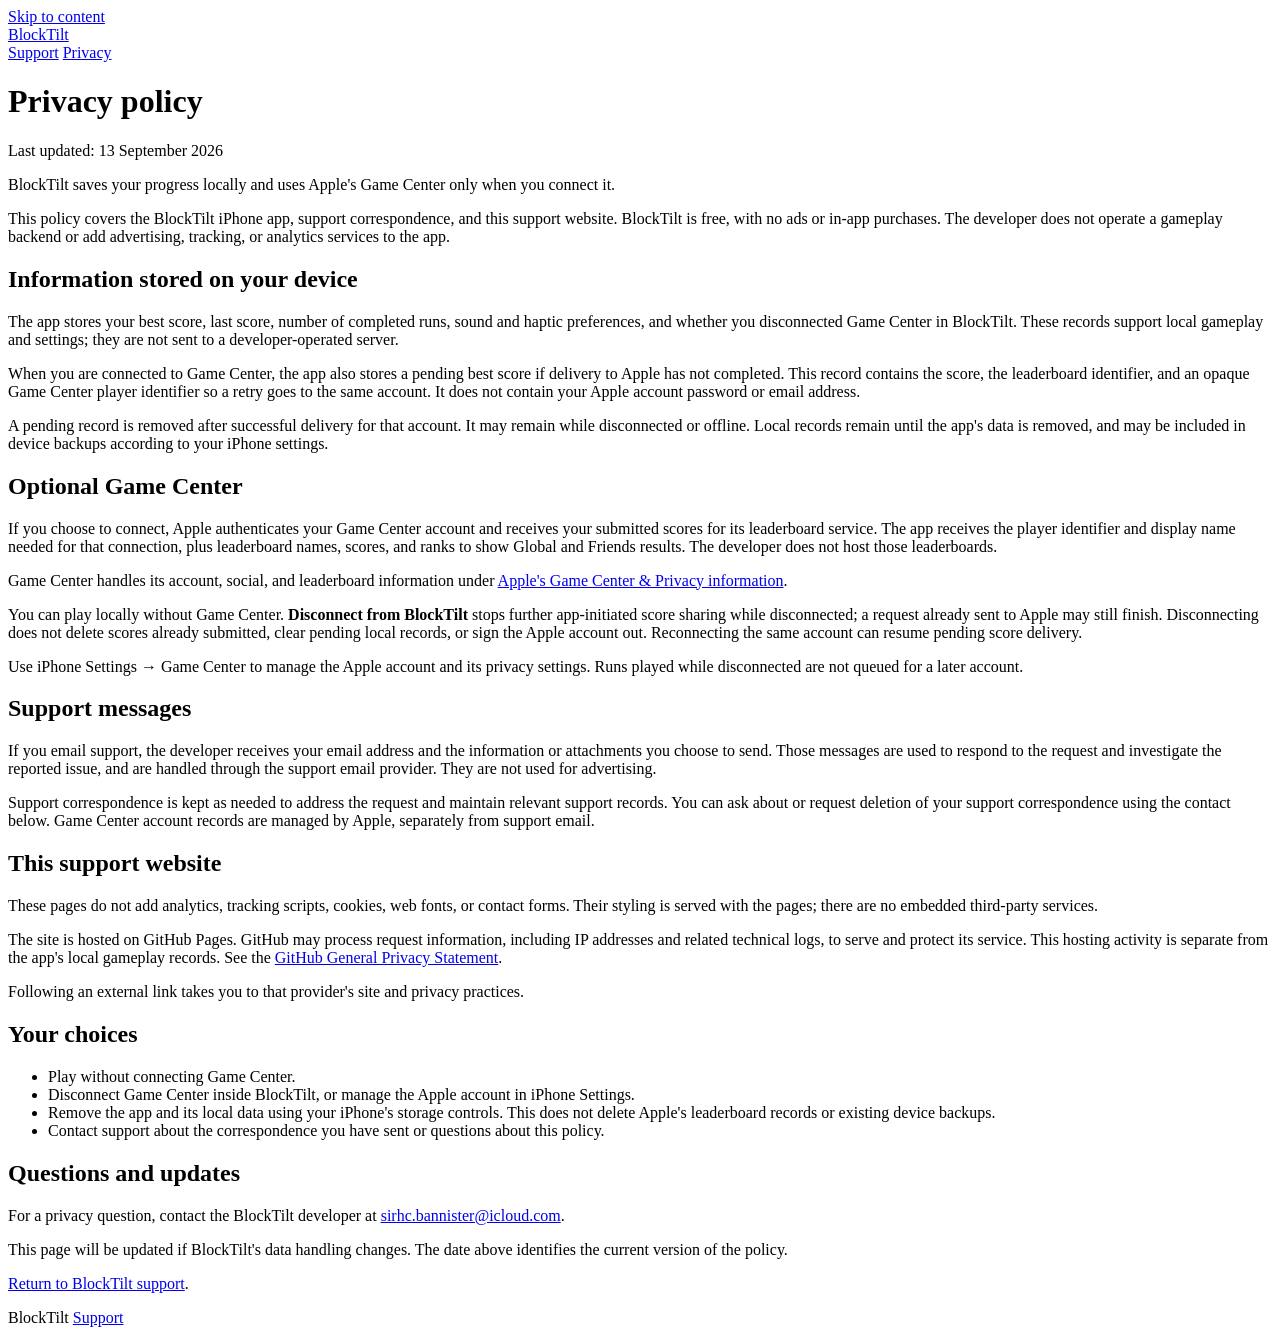
==== privacy.html @ 861d8c2f "Add BlockTilt privacy.html" ====
<!doctype html>
<html lang="en">
<head>
  <meta charset="utf-8">
  <meta name="viewport" content="width=device-width, initial-scale=1">
  <meta name="color-scheme" content="light dark">
  <meta name="referrer" content="no-referrer">
  <meta http-equiv="Content-Security-Policy" content="default-src 'none'; style-src 'self'; base-uri 'none'; form-action 'none'">
  <meta name="description" content="How BlockTilt handles local records, optional Game Center, support messages, and this support website.">
  <link rel="canonical" href="https://atlasunit01.github.io/blocktilt-support/privacy.html">
  <link rel="stylesheet" href="styles.css">
  <title>BlockTilt privacy policy</title>
</head>
<body>
  <a class="skip-link" href="#main">Skip to content</a>
  <header class="site-header wrap">
    <a class="wordmark" href="index.html">BlockTilt</a>
    <nav aria-label="Main navigation">
      <a href="index.html">Support</a>
      <a href="privacy.html" aria-current="page">Privacy</a>
    </nav>
  </header>

  <main id="main" class="wrap policy">
    <div class="page-heading">
      <h1>Privacy policy</h1>
      <p class="secondary">Last updated: 13 September 2026</p>
      <p class="lead">BlockTilt saves your progress locally and uses Apple's Game Center only when you connect it.</p>
      <p>This policy covers the BlockTilt iPhone app, support correspondence, and this support website. BlockTilt is free, with no ads or in-app purchases. The developer does not operate a gameplay backend or add advertising, tracking, or analytics services to the app.</p>
    </div>

    <section aria-labelledby="local-heading">
      <h2 id="local-heading">Information stored on your device</h2>
      <p>The app stores your best score, last score, number of completed runs, sound and haptic preferences, and whether you disconnected Game Center in BlockTilt. These records support local gameplay and settings; they are not sent to a developer-operated server.</p>
      <p>When you are connected to Game Center, the app also stores a pending best score if delivery to Apple has not completed. This record contains the score, the leaderboard identifier, and an opaque Game Center player identifier so a retry goes to the same account. It does not contain your Apple account password or email address.</p>
      <p>A pending record is removed after successful delivery for that account. It may remain while disconnected or offline. Local records remain until the app's data is removed, and may be included in device backups according to your iPhone settings.</p>
    </section>

    <section aria-labelledby="game-center-heading" id="game-center">
      <h2 id="game-center-heading">Optional Game Center</h2>
      <p>If you choose to connect, Apple authenticates your Game Center account and receives your submitted scores for its leaderboard service. The app receives the player identifier and display name needed for that connection, plus leaderboard names, scores, and ranks to show Global and Friends results. The developer does not host those leaderboards.</p>
      <p>Game Center handles its account, social, and leaderboard information under <a href="https://www.apple.com/legal/privacy/data/en/game-center/" rel="noreferrer">Apple's Game Center &amp; Privacy information</a>.</p>
      <p>You can play locally without Game Center. <strong>Disconnect from BlockTilt</strong> stops further app-initiated score sharing while disconnected; a request already sent to Apple may still finish. Disconnecting does not delete scores already submitted, clear pending local records, or sign the Apple account out. Reconnecting the same account can resume pending score delivery.</p>
      <p>Use iPhone Settings → Game Center to manage the Apple account and its privacy settings. Runs played while disconnected are not queued for a later account.</p>
    </section>

    <section aria-labelledby="support-heading">
      <h2 id="support-heading">Support messages</h2>
      <p>If you email support, the developer receives your email address and the information or attachments you choose to send. Those messages are used to respond to the request and investigate the reported issue, and are handled through the support email provider. They are not used for advertising.</p>
      <p>Support correspondence is kept as needed to address the request and maintain relevant support records. You can ask about or request deletion of your support correspondence using the contact below. Game Center account records are managed by Apple, separately from support email.</p>
    </section>

    <section aria-labelledby="website-heading">
      <h2 id="website-heading">This support website</h2>
      <p>These pages do not add analytics, tracking scripts, cookies, web fonts, or contact forms. Their styling is served with the pages; there are no embedded third-party services.</p>
      <p>The site is hosted on GitHub Pages. GitHub may process request information, including IP addresses and related technical logs, to serve and protect its service. This hosting activity is separate from the app's local gameplay records. See the <a href="https://docs.github.com/en/site-policy/privacy-policies/github-general-privacy-statement" rel="noreferrer">GitHub General Privacy Statement</a>.</p>
      <p>Following an external link takes you to that provider's site and privacy practices.</p>
    </section>

    <section aria-labelledby="choices-heading">
      <h2 id="choices-heading">Your choices</h2>
      <ul>
        <li>Play without connecting Game Center.</li>
        <li>Disconnect Game Center inside BlockTilt, or manage the Apple account in iPhone Settings.</li>
        <li>Remove the app and its local data using your iPhone's storage controls. This does not delete Apple's leaderboard records or existing device backups.</li>
        <li>Contact support about the correspondence you have sent or questions about this policy.</li>
      </ul>
    </section>

    <section aria-labelledby="contact-heading" id="contact">
      <h2 id="contact-heading">Questions and updates</h2>
      <p>For a privacy question, contact the BlockTilt developer at <a class="contact-link" href="mailto:sirhc.bannister@icloud.com">sirhc.bannister@icloud.com</a>.</p>
      <p>This page will be updated if BlockTilt's data handling changes. The date above identifies the current version of the policy.</p>
      <p><a href="index.html">Return to BlockTilt support</a>.</p>
    </section>
  </main>

  <footer class="site-footer wrap">
    <span>BlockTilt</span>
    <a href="index.html">Support</a>
  </footer>
</body>
</html>
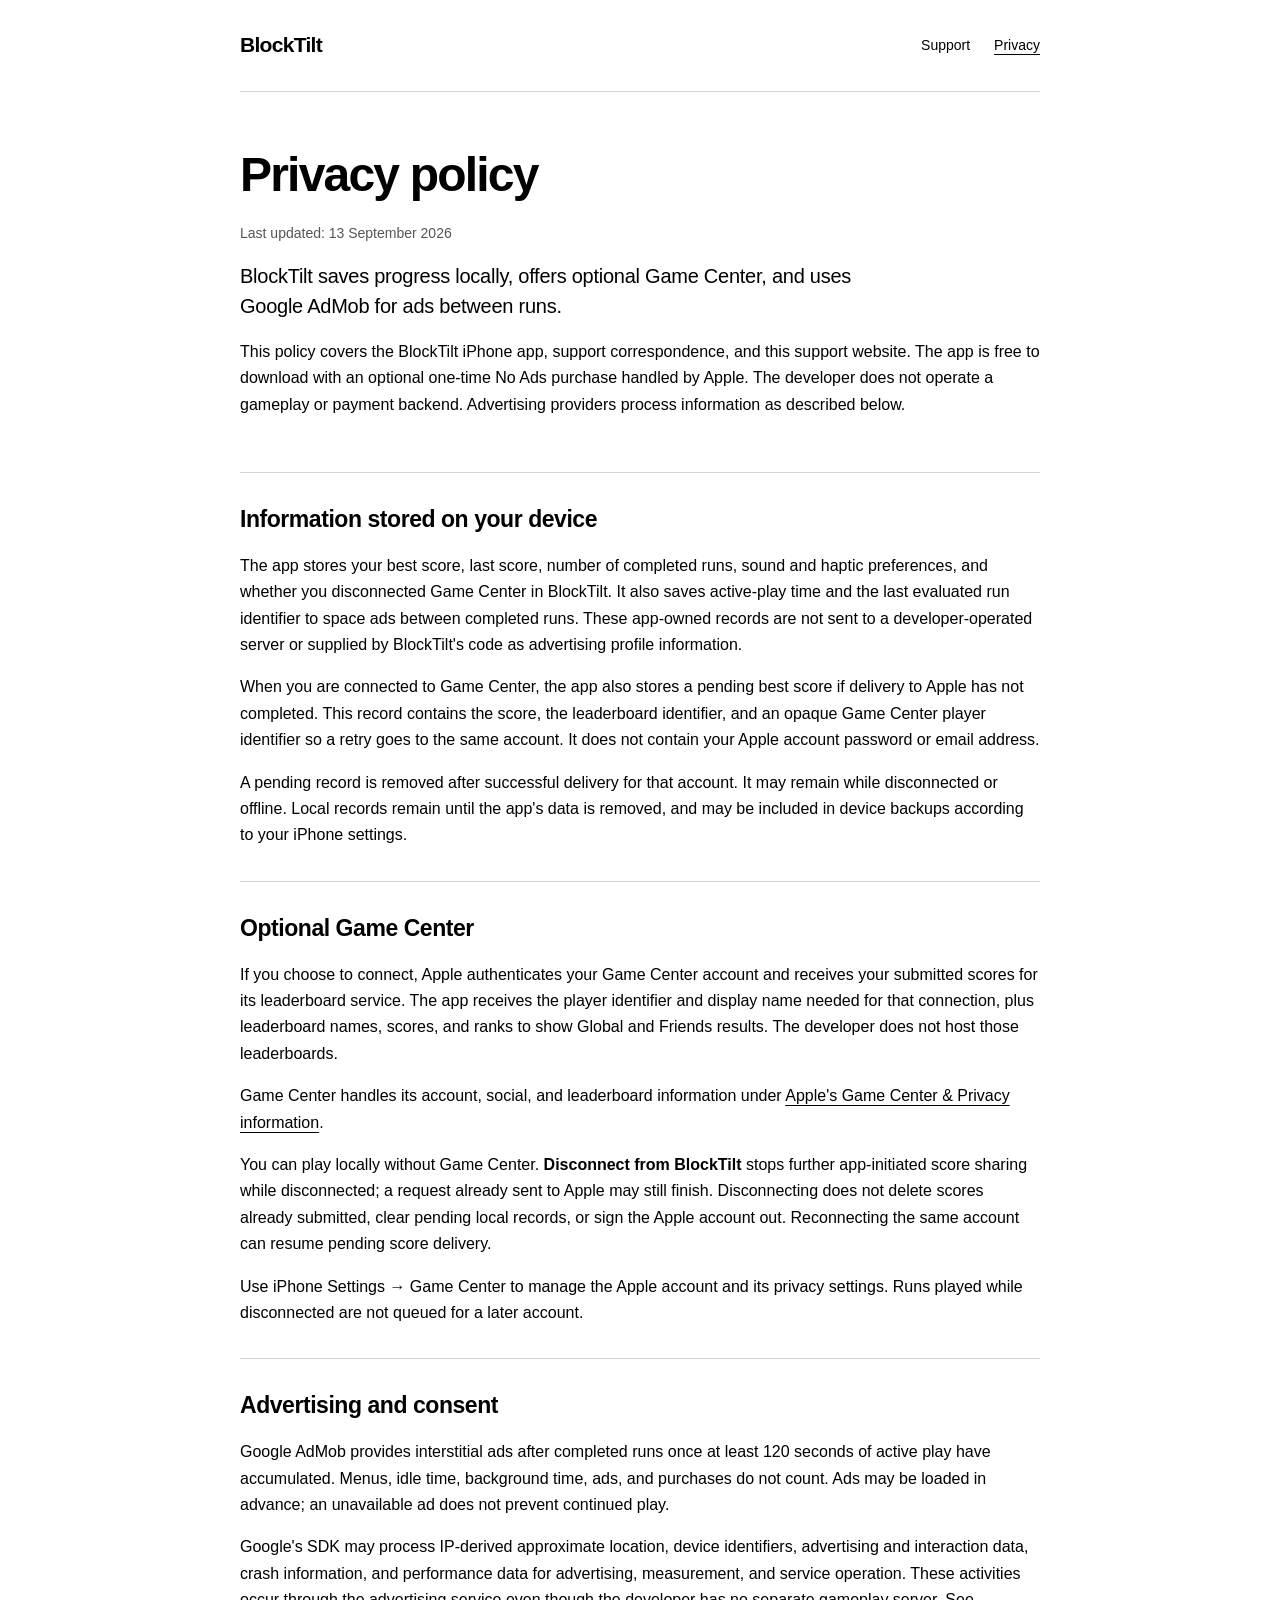
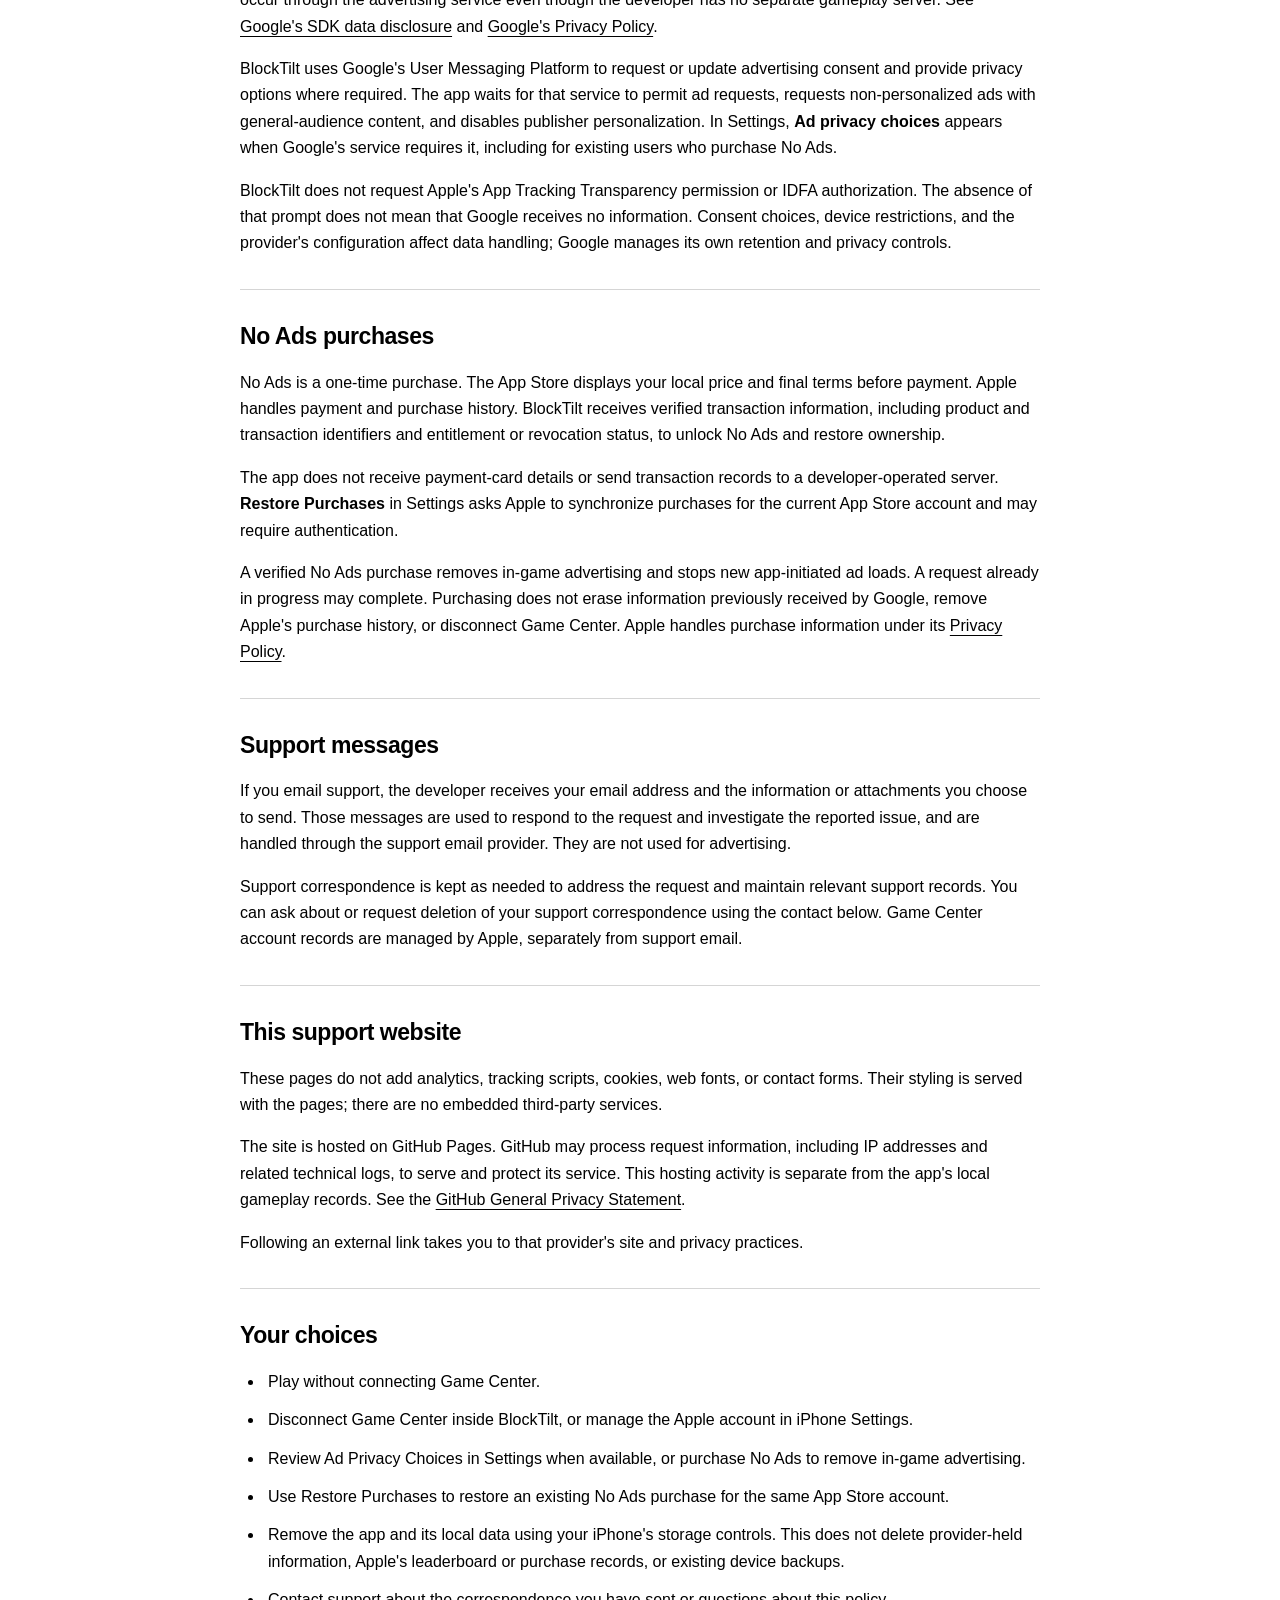
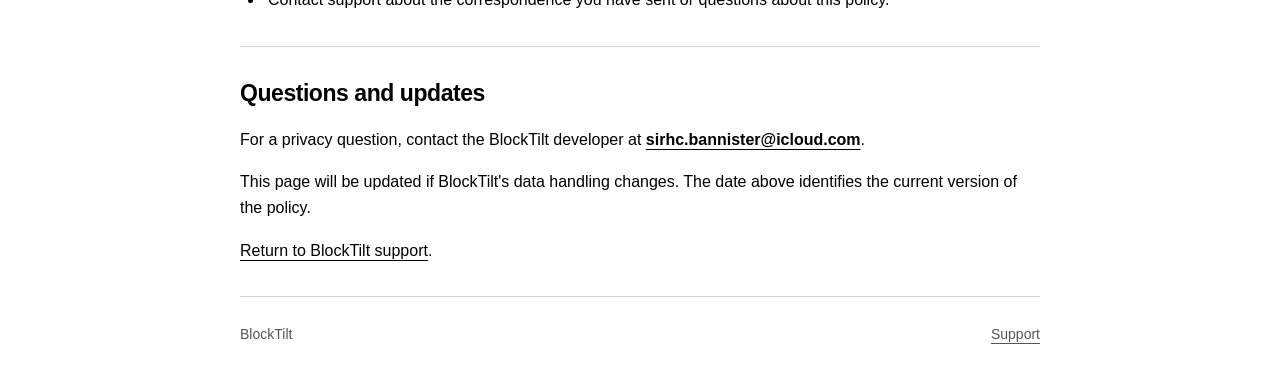
==== commit b42552ed: "Explain post-run ads and No Ads purchases" ====
--- a/privacy.html
+++ b/privacy.html
@@ -6,7 +6,7 @@
   <meta name="color-scheme" content="light dark">
   <meta name="referrer" content="no-referrer">
   <meta http-equiv="Content-Security-Policy" content="default-src 'none'; style-src 'self'; base-uri 'none'; form-action 'none'">
-  <meta name="description" content="How BlockTilt handles local records, optional Game Center, support messages, and this support website.">
+  <meta name="description" content="How BlockTilt handles local records, Game Center, AdMob advertising, No Ads purchases, support messages, and this website.">
   <link rel="canonical" href="https://atlasunit01.github.io/blocktilt-support/privacy.html">
   <link rel="stylesheet" href="styles.css">
   <title>BlockTilt privacy policy</title>
@@ -25,13 +25,13 @@
     <div class="page-heading">
       <h1>Privacy policy</h1>
       <p class="secondary">Last updated: 13 September 2026</p>
-      <p class="lead">BlockTilt saves your progress locally and uses Apple's Game Center only when you connect it.</p>
-      <p>This policy covers the BlockTilt iPhone app, support correspondence, and this support website. BlockTilt is free, with no ads or in-app purchases. The developer does not operate a gameplay backend or add advertising, tracking, or analytics services to the app.</p>
+      <p class="lead">BlockTilt saves progress locally, offers optional Game Center, and uses Google AdMob for ads between runs.</p>
+      <p>This policy covers the BlockTilt iPhone app, support correspondence, and this support website. The app is free to download with an optional one-time No Ads purchase handled by Apple. The developer does not operate a gameplay or payment backend. Advertising providers process information as described below.</p>
     </div>
 
     <section aria-labelledby="local-heading">
       <h2 id="local-heading">Information stored on your device</h2>
-      <p>The app stores your best score, last score, number of completed runs, sound and haptic preferences, and whether you disconnected Game Center in BlockTilt. These records support local gameplay and settings; they are not sent to a developer-operated server.</p>
+      <p>The app stores your best score, last score, number of completed runs, sound and haptic preferences, and whether you disconnected Game Center in BlockTilt. It also saves active-play time and the last evaluated run identifier to space ads between completed runs. These app-owned records are not sent to a developer-operated server or supplied by BlockTilt's code as advertising profile information.</p>
       <p>When you are connected to Game Center, the app also stores a pending best score if delivery to Apple has not completed. This record contains the score, the leaderboard identifier, and an opaque Game Center player identifier so a retry goes to the same account. It does not contain your Apple account password or email address.</p>
       <p>A pending record is removed after successful delivery for that account. It may remain while disconnected or offline. Local records remain until the app's data is removed, and may be included in device backups according to your iPhone settings.</p>
     </section>
@@ -42,6 +42,21 @@
       <p>Game Center handles its account, social, and leaderboard information under <a href="https://www.apple.com/legal/privacy/data/en/game-center/" rel="noreferrer">Apple's Game Center &amp; Privacy information</a>.</p>
       <p>You can play locally without Game Center. <strong>Disconnect from BlockTilt</strong> stops further app-initiated score sharing while disconnected; a request already sent to Apple may still finish. Disconnecting does not delete scores already submitted, clear pending local records, or sign the Apple account out. Reconnecting the same account can resume pending score delivery.</p>
       <p>Use iPhone Settings → Game Center to manage the Apple account and its privacy settings. Runs played while disconnected are not queued for a later account.</p>
+    </section>
+
+    <section aria-labelledby="advertising-heading" id="advertising">
+      <h2 id="advertising-heading">Advertising and consent</h2>
+      <p>Google AdMob provides interstitial ads after completed runs once at least 120 seconds of active play have accumulated. Menus, idle time, background time, ads, and purchases do not count. Ads may be loaded in advance; an unavailable ad does not prevent continued play.</p>
+      <p>Google's SDK may process IP-derived approximate location, device identifiers, advertising and interaction data, crash information, and performance data for advertising, measurement, and service operation. These activities occur through the advertising service even though the developer has no separate gameplay server. See <a href="https://developers.google.com/admob/ios/privacy/data-disclosure" rel="noreferrer">Google's SDK data disclosure</a> and <a href="https://policies.google.com/privacy" rel="noreferrer">Google's Privacy Policy</a>.</p>
+      <p>BlockTilt uses Google's User Messaging Platform to request or update advertising consent and provide privacy options where required. The app waits for that service to permit ad requests, requests non-personalized ads with general-audience content, and disables publisher personalization. In Settings, <strong>Ad privacy choices</strong> appears when Google's service requires it, including for existing users who purchase No Ads.</p>
+      <p>BlockTilt does not request Apple's App Tracking Transparency permission or IDFA authorization. The absence of that prompt does not mean that Google receives no information. Consent choices, device restrictions, and the provider's configuration affect data handling; Google manages its own retention and privacy controls.</p>
+    </section>
+
+    <section aria-labelledby="purchases-heading" id="purchases">
+      <h2 id="purchases-heading">No Ads purchases</h2>
+      <p>No Ads is a one-time purchase. The App Store displays your local price and final terms before payment. Apple handles payment and purchase history. BlockTilt receives verified transaction information, including product and transaction identifiers and entitlement or revocation status, to unlock No Ads and restore ownership.</p>
+      <p>The app does not receive payment-card details or send transaction records to a developer-operated server. <strong>Restore Purchases</strong> in Settings asks Apple to synchronize purchases for the current App Store account and may require authentication.</p>
+      <p>A verified No Ads purchase removes in-game advertising and stops new app-initiated ad loads. A request already in progress may complete. Purchasing does not erase information previously received by Google, remove Apple's purchase history, or disconnect Game Center. Apple handles purchase information under its <a href="https://www.apple.com/legal/privacy/" rel="noreferrer">Privacy Policy</a>.</p>
     </section>
 
     <section aria-labelledby="support-heading">
@@ -62,7 +77,9 @@
       <ul>
         <li>Play without connecting Game Center.</li>
         <li>Disconnect Game Center inside BlockTilt, or manage the Apple account in iPhone Settings.</li>
-        <li>Remove the app and its local data using your iPhone's storage controls. This does not delete Apple's leaderboard records or existing device backups.</li>
+        <li>Review Ad Privacy Choices in Settings when available, or purchase No Ads to remove in-game advertising.</li>
+        <li>Use Restore Purchases to restore an existing No Ads purchase for the same App Store account.</li>
+        <li>Remove the app and its local data using your iPhone's storage controls. This does not delete provider-held information, Apple's leaderboard or purchase records, or existing device backups.</li>
         <li>Contact support about the correspondence you have sent or questions about this policy.</li>
       </ul>
     </section>
--- a/styles.css
+++ b/styles.css
@@ -0,0 +1,199 @@
+:root {
+  color-scheme: light dark;
+  --paper: #fff;
+  --ink: #000;
+  --muted: #555;
+  --rule: #d5d5d5;
+  font-family: -apple-system, BlinkMacSystemFont, "Segoe UI", sans-serif;
+  font-synthesis: none;
+  text-rendering: optimizeLegibility;
+  -webkit-text-size-adjust: 100%;
+}
+
+@media (prefers-color-scheme: dark) {
+  :root {
+    --paper: #000;
+    --ink: #fff;
+    --muted: #b5b5b5;
+    --rule: #363636;
+  }
+}
+
+* { box-sizing: border-box; }
+
+body {
+  margin: 0;
+  color: var(--ink);
+  background: var(--paper);
+  font-size: 16px;
+  line-height: 1.65;
+}
+
+.wrap {
+  width: min(100% - 48px, 800px);
+  margin-inline: auto;
+}
+
+a {
+  color: inherit;
+  text-decoration-thickness: 1px;
+  text-underline-offset: 4px;
+  overflow-wrap: anywhere;
+}
+
+a:hover { text-decoration-thickness: 2px; }
+
+a:focus-visible {
+  outline: 2px solid var(--ink);
+  outline-offset: 5px;
+}
+
+.skip-link {
+  position: absolute;
+  top: 8px;
+  left: 8px;
+  z-index: 2;
+  padding: 8px 12px;
+  color: var(--paper);
+  background: var(--ink);
+  transform: translateY(-180%);
+}
+
+.skip-link:focus { transform: translateY(0); }
+
+.site-header {
+  display: flex;
+  align-items: center;
+  justify-content: space-between;
+  gap: 24px;
+  min-height: 92px;
+  border-bottom: 1px solid var(--rule);
+}
+
+.wordmark {
+  font-size: 21px;
+  font-weight: 650;
+  letter-spacing: -0.7px;
+  text-decoration: none;
+}
+
+nav { display: flex; gap: 24px; }
+
+nav a {
+  display: inline-flex;
+  align-items: center;
+  min-height: 44px;
+  font-size: 14px;
+  text-decoration: none;
+}
+
+nav a[aria-current="page"] { text-decoration: underline; }
+
+.page-heading { padding: 56px 0 38px; }
+
+h1, h2, p, ol, ul { margin-top: 0; }
+
+h1 {
+  margin-bottom: 20px;
+  font-size: clamp(34px, 6vw, 48px);
+  font-weight: 550;
+  line-height: 1.12;
+  letter-spacing: -1.8px;
+}
+
+h2 {
+  margin-bottom: 18px;
+  font-size: 23px;
+  font-weight: 600;
+  line-height: 1.3;
+  letter-spacing: -0.45px;
+}
+
+p { margin-bottom: 16px; }
+
+.lead {
+  max-width: 650px;
+  margin-bottom: 18px;
+  font-size: 20px;
+  line-height: 1.5;
+  letter-spacing: -0.25px;
+}
+
+.secondary { color: var(--muted); font-size: 14px; }
+
+section {
+  padding: 32px 0;
+  border-top: 1px solid var(--rule);
+  scroll-margin-top: 24px;
+}
+
+section > :last-child { margin-bottom: 0; }
+
+ol, ul { padding-left: 24px; margin-bottom: 20px; }
+li { padding-left: 4px; margin-bottom: 12px; }
+li:last-child { margin-bottom: 0; }
+strong { font-weight: 600; }
+
+.table-wrap { width: 100%; margin: 26px 0 18px; overflow-x: auto; }
+
+table {
+  width: 100%;
+  border-collapse: collapse;
+  text-align: left;
+  font-size: 14px;
+  line-height: 1.5;
+}
+
+th, td {
+  padding: 14px 12px;
+  border-bottom: 1px solid var(--rule);
+  vertical-align: top;
+}
+
+th:first-child, td:first-child { padding-left: 0; }
+th:last-child, td:last-child { padding-right: 0; width: 66px; white-space: nowrap; }
+thead th { padding-top: 0; font-weight: 600; color: var(--muted); }
+tbody th { width: 138px; font-weight: 600; }
+
+.contact-link { font-weight: 600; }
+
+.site-footer {
+  display: flex;
+  justify-content: space-between;
+  gap: 24px;
+  padding-block: 26px 40px;
+  border-top: 1px solid var(--rule);
+  color: var(--muted);
+  font-size: 14px;
+}
+
+.visually-hidden {
+  position: absolute;
+  width: 1px;
+  height: 1px;
+  padding: 0;
+  margin: -1px;
+  overflow: hidden;
+  clip: rect(0, 0, 0, 0);
+  white-space: nowrap;
+  border: 0;
+}
+
+@media (max-width: 480px) {
+  .wrap { width: calc(100% - 40px); }
+  .site-header { min-height: 78px; gap: 16px; }
+  nav { gap: 18px; }
+  .page-heading { padding: 40px 0 30px; }
+  section { padding: 28px 0; }
+  th, td { padding: 12px 8px; }
+  tbody th { width: 94px; }
+  th:last-child, td:last-child { width: 52px; }
+}
+
+@media print {
+  :root { --paper: #fff; --ink: #000; --muted: #333; --rule: #bbb; }
+  .wrap { width: 100%; max-width: none; }
+  .site-header, .site-footer, .skip-link { display: none; }
+  .page-heading { padding-top: 0; }
+  section { break-inside: avoid; }
+}
